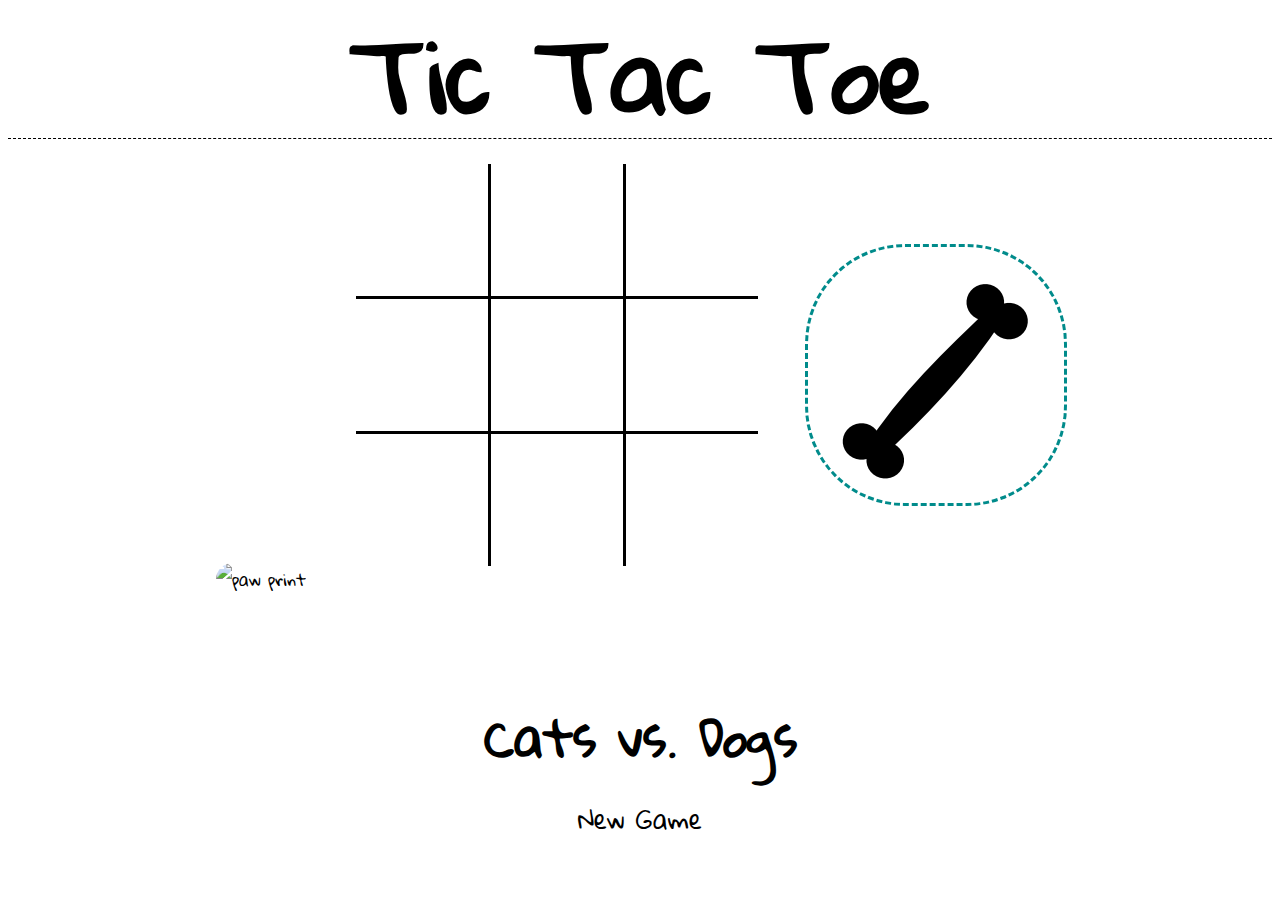
==== public_html/index.html @ 8f43dcc0 "Add turn indicator and win/loss message" ====
<!DOCTYPE html>
<html>
    <head>
        <meta charset="utf-8">
        <title>Tic Tac Toe - Cats vs. Dogs</title>
        <link href='http://fonts.googleapis.com/css?family=Gloria+Hallelujah' rel='stylesheet' type='text/css'>
        <link href='http://fonts.googleapis.com/css?family=Bowlby+One+SC' rel='stylesheet' type='text/css'>
        <link rel="stylesheet" type="text/css" href="css/main.css">
    </head>

    <body>
        <h1>Tic Tac Toe</h1>
        <div>
            <img src="img/pawPrint.png" id="player1" alt="paw print" />
            <table>
                <tr>
                    <td></td>
                    <td> </td>
                    <td> </td>
                </tr>
                <tr>
                    <td> </td>
                    <td> </td>
                    <td> </td>
                </tr>
                <tr>
                    <td> </td>
                    <td> </td>
                    <td> </td>
                </tr>
            </table>
            <img src="img/dogBone.png" id="player2" alt="dog bone" />

            <h2>Cats vs. Dogs</h2>

            <div>
                <span id="newGame">New Game</span>
            </div>
        </div>
        <script src="js/ticTacToe.js" ></script>
    </body>
</html>
---- public_html/css/main.css ----
body {
  background: url("../img/tile.jpg");
  font-family: "Gloria Hallelujah", cursive;
  text-align: center;
  overflow-y: scroll; }

body > div {
  margin: 0 10%; }

@media (max-width: 1275px) {
  body > div {
    margin: 0; } }
h1 {
  margin: 10px auto 5px;
  font-size: 6rem;
  line-height: 8rem;
  border-bottom: 1px black dashed; }

h2 {
  font-size: 3rem;
  margin: 10px 0; }

span {
  padding: 5px;
  font-size: 1.5rem;
  cursor: pointer;
  position: relative;
  z-index: 5; }

span:hover {
  color: white; }

img {
  display: inline;
  margin-bottom: 80px;
  border-radius: 100px;
  border: dashed transparent 3px; }

img.currentPlayer {
  border: dashed darkcyan 3px; }

table {
  display: inline-block;
  border-collapse: collapse;
  margin: 20px 40px; }

td {
  color: transparent;
  width: 130px;
  height: 130px; }

td:nth-child(2n) {
  border-left: 3px solid black;
  border-right: 3px solid black; }

tr:nth-child(2n) td {
  border-top: 3px solid black;
  border-bottom: 3px solid black; }

#message {
  font-family: 'Bowlby One SC', cursive;
  color: #c21414;
  transform: rotateZ(-15deg);
  font-size: 5rem;
  position: absolute;
  top: 150px;
  left: 150px;
  border-style: solid;
  border-width: 27px;
  border-image: url("../img/border.png") 27 fill round; }
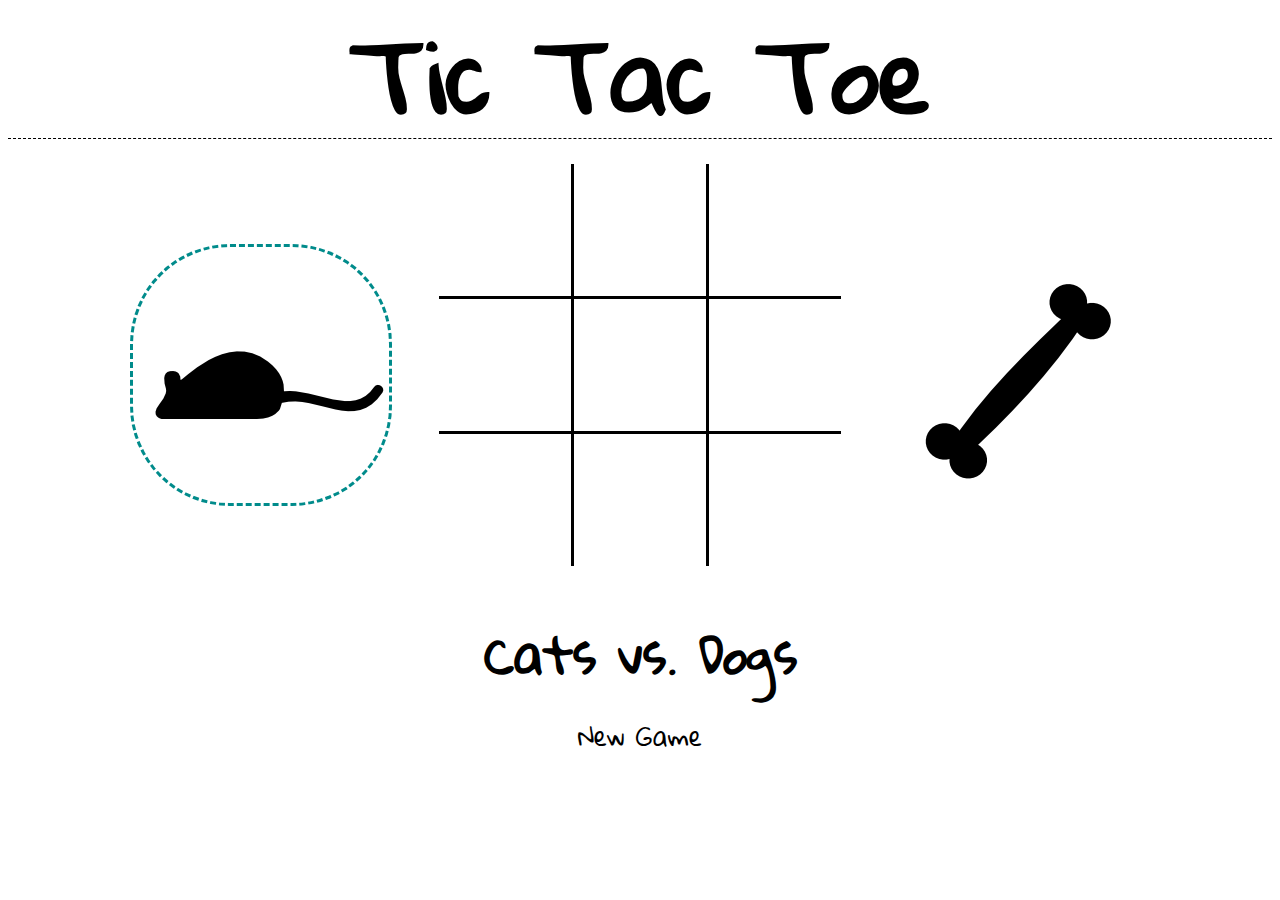
==== commit c69e634a: "Change image for cat player" ====
--- a/public_html/index.html
+++ b/public_html/index.html
@@ -11,7 +11,7 @@
     <body>
         <h1>Tic Tac Toe</h1>
         <div>
-            <img src="img/pawPrint.png" id="player1" alt="paw print" />
+            <img src="img/mouse.png" id="player1" alt="paw print" />
             <table>
                 <tr>
                     <td></td>
--- a/public_html/css/main.css
+++ b/public_html/css/main.css
@@ -5,11 +5,15 @@
   overflow-y: scroll; }
 
 body > div {
-  margin: 0 10%; }
+  /*margin: 0 10%;*/
+  text-align: center; }
 
-@media (max-width: 1275px) {
-  body > div {
-    margin: 0; } }
+/*@media (max-width: 1275px) {
+
+    body > div {
+        margin: 0;
+    }
+} */
 h1 {
   margin: 10px auto 5px;
   font-size: 6rem;
